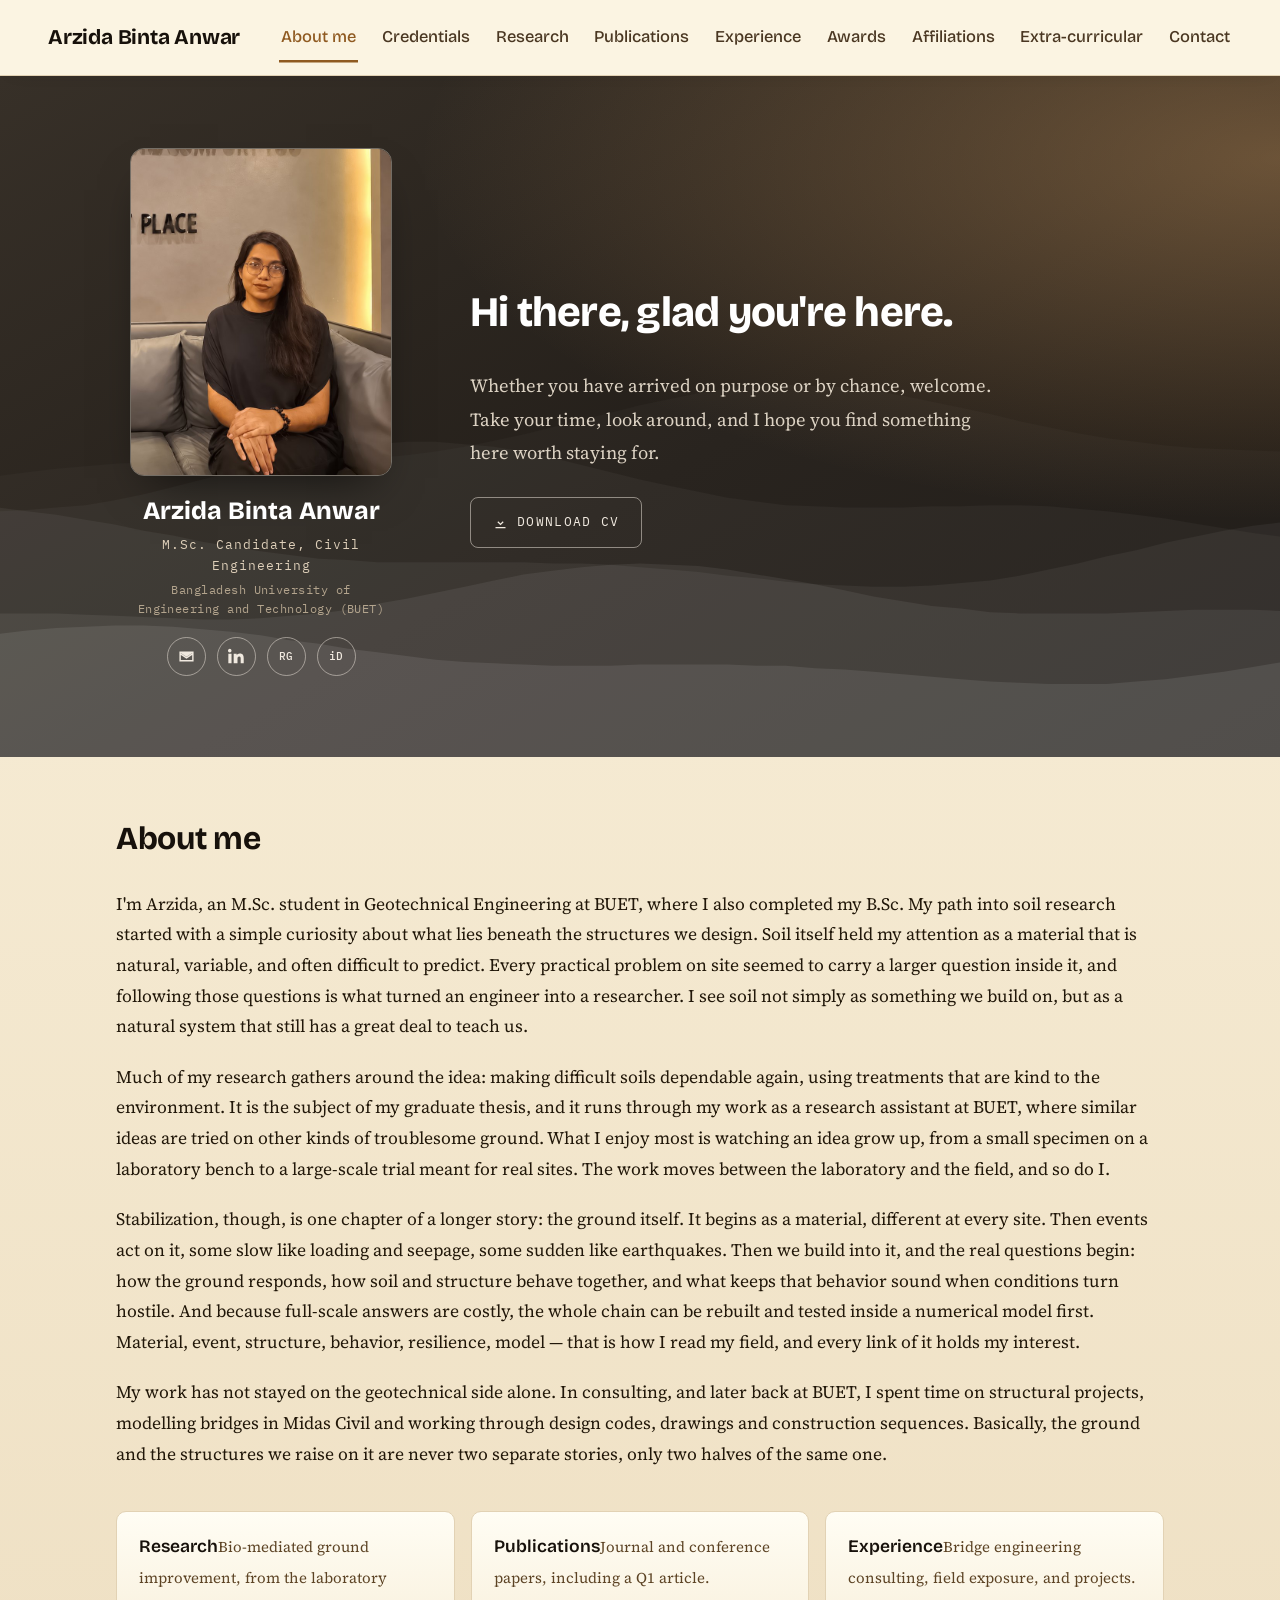
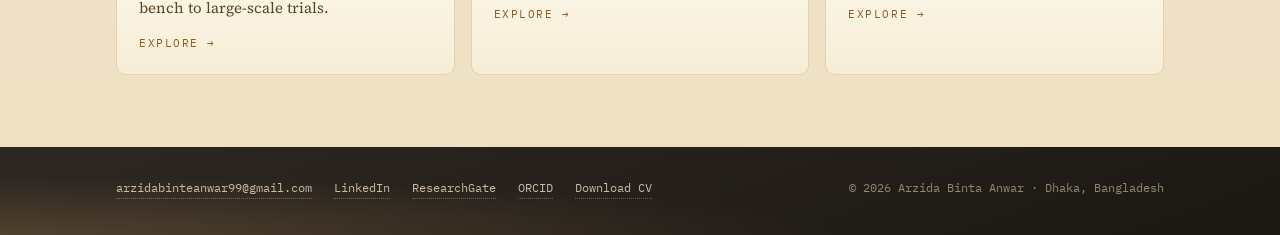
==== index.html @ 8898f330 "First Upload" ====
<!DOCTYPE html>
<html lang="en">
<head>
<meta charset="UTF-8">
<meta name="viewport" content="width=device-width, initial-scale=1.0">
<title>Arzida Binta Anwar</title>
<meta name="description" content="Personal website of Arzida Binta Anwar, M.Sc. student in Geotechnical Engineering at BUET.">
<meta name="theme-color" content="#1B1713">
<link rel="icon" href="data:image/svg+xml,%3Csvg xmlns='http://www.w3.org/2000/svg' viewBox='0 0 32 32'%3E%3Crect width='32' height='32' rx='6' fill='%231B1713'/%3E%3Cpath d='M2 20 q4 -4 8 0 t8 0 t8 0 t8 0 V32 H2 Z' fill='%23D8A265' fill-opacity='.45'/%3E%3Cpath d='M2 25 q4 -4 8 0 t8 0 t8 0 t8 0 V32 H2 Z' fill='%23D8A265' fill-opacity='.9'/%3E%3C/svg%3E">
<link rel="preconnect" href="https://fonts.googleapis.com">
<link rel="preconnect" href="https://fonts.gstatic.com" crossorigin>
<link href="https://fonts.googleapis.com/css2?family=Bricolage+Grotesque:opsz,wght@12..96,500;12..96,600;12..96,700;12..96,800&family=Source+Serif+4:ital,opsz,wght@0,8..60,400;0,8..60,600;1,8..60,400&family=IBM+Plex+Mono:wght@400;500&display=swap" rel="stylesheet">
<link rel="stylesheet" href="styles.css">
</head>
<body>

<header class="topbar">
  <a class="brand" href="index.html">Arzida Binta Anwar</a>
  <button class="menu-toggle" id="menuToggle" aria-expanded="false" aria-controls="siteNav">Menu</button>
  <nav class="nav" id="siteNav" aria-label="Site">
      <a href="index.html" class="active">About me</a>
      <a href="credentials.html">Credentials</a>
      <a href="research.html">Research</a>
      <a href="publications.html">Publications</a>
      <a href="experience.html">Experience</a>
      <a href="awards.html">Awards</a>
      <a href="affiliations.html">Affiliations</a>
      <a href="extracurricular.html">Extra-curricular</a>
      <a href="contact.html">Contact</a>
  </nav>
</header>


<section class="band hero">
  <div class="container">
    <div class="hero-grid">
      <div class="profile">
        <img class="photo" src="images/portrait.jpg" alt="Arzida Binta Anwar">
        <div class="name">Arzida Binta Anwar</div>
        <div class="role">M.Sc. Candidate, Civil Engineering</div>
        <div class="org">Bangladesh University of<br>Engineering and Technology (BUET)</div>
        <div class="icons">
          <a href="mailto:arzidabinteanwar99@gmail.com" aria-label="Email"><svg viewBox="0 0 24 24"><path d="M2 5h20v14H2V5zm2 2v.4l8 5.3 8-5.3V7l-8 5.3L4 7zm16 10V9.9l-8 5.3-8-5.3V17h16z"/></svg></a>
          <a href="https://www.linkedin.com/in/arzida-binta-anwar-b4ab871b9/" target="_blank" rel="noopener" aria-label="LinkedIn"><svg viewBox="0 0 24 24"><path d="M4.98 3.5A2.5 2.5 0 1 1 0 3.5a2.5 2.5 0 0 1 4.98 0zM.5 8h4.5v13.5H.5V8zm7.5 0h4.3v1.9h.1c.6-1.1 2.1-2.3 4.3-2.3 4.6 0 5.5 3 5.5 6.9v7H17.9v-6.2c0-1.5 0-3.4-2.1-3.4s-2.4 1.6-2.4 3.3v6.3H8V8z"/></svg></a>
          <a href="https://www.researchgate.net/profile/Arzida-Binta-Anwar" target="_blank" rel="noopener" aria-label="ResearchGate"><span class="tx">RG</span></a>
          <a href="https://orcid.org/0009-0005-4357-6450" target="_blank" rel="noopener" aria-label="ORCID"><span class="tx">iD</span></a>
        </div>
      </div>

      <div>
        <h2>Hi there, glad you're here.</h2>
        <p class="bio">Whether you have arrived on purpose or by chance, welcome. Take your time, look around, and I hope you find something here worth staying for.</p>
        <!-- TODO: replace # with your CV PDF link -->
        <a class="cv-pill" href="#" target="_blank" rel="noopener"><svg viewBox="0 0 24 24"><path d="M12 3v10.6l3.6-3.6L17 11.4l-5 5-5-5 1.4-1.4L12 13.6V3h0zM4 19h16v2H4v-2z"/></svg> Download CV</a>
      </div>
    </div>
  </div>
</section>

<main style="padding-top:clamp(44px,6vh,68px)">
  <div class="container">
    <h2>About me</h2>
    <div class="about">
      <p>I'm Arzida, an M.Sc. student in Geotechnical Engineering at BUET, where I also completed my B.Sc. My path into soil research started with a simple curiosity about what lies beneath the structures we design. Soil itself held my attention as a material that is natural, variable, and often difficult to predict. Every practical problem on site seemed to carry a larger question inside it, and following those questions is what turned an engineer into a researcher. I see soil not simply as something we build on, but as a natural system that still has a great deal to teach us.</p>
      <p>Much of my research gathers around the idea: making difficult soils dependable again, using treatments that are kind to the environment. It is the subject of my graduate thesis, and it runs through my work as a research assistant at BUET, where similar ideas are tried on other kinds of troublesome ground. What I enjoy most is watching an idea grow up, from a small specimen on a laboratory bench to a large-scale trial meant for real sites. The work moves between the laboratory and the field, and so do I.</p>
      <p>Stabilization, though, is one chapter of a longer story: the ground itself. It begins as a material, different at every site. Then events act on it, some slow like loading and seepage, some sudden like earthquakes. Then we build into it, and the real questions begin: how the ground responds, how soil and structure behave together, and what keeps that behavior sound when conditions turn hostile. And because full-scale answers are costly, the whole chain can be rebuilt and tested inside a numerical model first. Material, event, structure, behavior, resilience, model &mdash; that is how I read my field, and every link of it holds my interest.</p>
      <p>My work has not stayed on the geotechnical side alone. In consulting, and later back at BUET, I spent time on structural projects, modelling bridges in Midas Civil and working through design codes, drawings and construction sequences. Basically, the ground and the structures we raise on it are never two separate stories, only two halves of the same one.</p>
    </div>

    <div class="explore">
      <a href="research.html"><span class="t">Research</span><span class="d">Bio-mediated ground improvement, from the laboratory bench to large-scale trials.</span><span class="m">Explore &rarr;</span></a>
      <a href="publications.html"><span class="t">Publications</span><span class="d">Journal and conference papers, including a Q1 article.</span><span class="m">Explore &rarr;</span></a>
      <a href="experience.html"><span class="t">Experience</span><span class="d">Bridge engineering consulting, field exposure, and projects.</span><span class="m">Explore &rarr;</span></a>
    </div>
  </div>
</main>


<footer>
  <div class="container">
    <div class="f-links">
      <a href="mailto:arzidabinteanwar99@gmail.com">arzidabinteanwar99@gmail.com</a>
      <a href="https://www.linkedin.com/in/arzida-binta-anwar-b4ab871b9/" target="_blank" rel="noopener">LinkedIn</a>
      <a href="https://www.researchgate.net/profile/Arzida-Binta-Anwar" target="_blank" rel="noopener">ResearchGate</a>
      <a href="https://orcid.org/0009-0005-4357-6450" target="_blank" rel="noopener">ORCID</a>
      <!-- TODO: replace # with your CV PDF link -->
      <a href="#" target="_blank" rel="noopener">Download CV</a>
    </div>
    <p class="f-copy">© <span class="year">2026</span> Arzida Binta Anwar · Dhaka, Bangladesh</p>
  </div>
</footer>

<script>
(function(){
  document.querySelectorAll('.year').forEach(function(e){e.textContent=new Date().getFullYear();});
  var t=document.getElementById('menuToggle'),n=document.getElementById('siteNav');
  t.addEventListener('click',function(){var o=n.classList.toggle('open');t.setAttribute('aria-expanded',o);});
})();
</script>
</body>
</html>
---- styles.css ----
:root{
  --bg:#FAF3E2; --paper:#FEFBF2; --wash:#F4E9D2;
  --ink:#17110B; --soft:#5C4324; --line:#E2D2B4;
  --sea:#8F5A21; --sea-deep:#633D12; --sky:#D8A265;
  --teal-1:#2E2822; --teal-2:#1B1713;
  --font-display:"Bricolage Grotesque",system-ui,sans-serif;
  --font-body:"Source Serif 4",Georgia,serif;
  --font-mono:"IBM Plex Mono",ui-monospace,monospace;
  --topbar-h:76px;
}
*{margin:0;padding:0;box-sizing:border-box}
html{scroll-behavior:smooth;background:#EEDFC2}
@media (prefers-reduced-motion:reduce){html{scroll-behavior:auto}*,*::before,*::after{animation:none!important;transition:none!important}}
body{color:var(--ink);font-family:var(--font-body);font-size:17px;line-height:1.75;-webkit-font-smoothing:antialiased;
  background:linear-gradient(180deg,#FBF4E2 0%,#F5EAD2 40%,#EEDFC2 100%)}
::selection{background:#EFD8AC;color:var(--ink)}
a{color:var(--sea);text-decoration:none;border-bottom:1px solid rgba(143,90,33,.4);transition:color .15s,border-color .15s,background .15s}
a:hover{color:var(--sea-deep);border-bottom-color:var(--sea-deep)}
:focus-visible{outline:2px solid var(--sky);outline-offset:3px;border-radius:2px}
img{max-width:100%;display:block}

/* ================= TOP NAV (bigger) ================= */
.topbar{position:sticky;top:0;z-index:60;height:var(--topbar-h);display:flex;align-items:center;justify-content:space-between;
  gap:20px;padding:0 clamp(18px,4vw,48px);background:rgba(251,244,226,.94);backdrop-filter:blur(8px);
  border-bottom:1px solid var(--line);box-shadow:0 6px 18px -14px rgba(40,33,26,.3)}
.brand{font-family:var(--font-display);font-weight:700;font-size:21px;letter-spacing:-.01em;color:var(--ink);border:none;white-space:nowrap}
.brand:hover{color:var(--sea)}
.nav{display:flex;align-items:center;gap:clamp(10px,1.7vw,26px)}
.nav a{font-family:var(--font-display);font-weight:500;font-size:16.5px;color:#4A3722;border:none;padding:8px 2px}
.nav a:hover{color:var(--ink)}
.nav a.active{color:var(--sea);box-shadow:0 2.5px 0 var(--sea)}
.menu-toggle{display:none;background:none;border:1px solid var(--line);border-radius:6px;padding:9px 13px;
  font-family:var(--font-mono);font-size:12px;letter-spacing:.12em;text-transform:uppercase;color:var(--ink);cursor:pointer}

/* ================= DARK BANDS (charcoal + warm glow) ================= */
.band{color:#F1EAE0;background:
  url("images/waves.svg") no-repeat bottom center / cover,
  radial-gradient(120% 95% at 100% 12%, rgba(216,162,101,.4), rgba(216,162,101,0) 56%),
  linear-gradient(150deg,#373028 0%,#241F1A 55%,#1B1713 100%)}
.container{max-width:1160px;margin:0 auto;padding:0 clamp(22px,5vw,56px)}

/* ---- home hero (profile + greeting only) ---- */
.hero{padding:clamp(50px,8vh,88px) 0 clamp(58px,9vh,96px)}
.hero-grid{display:grid;grid-template-columns:290px minmax(0,1fr);gap:clamp(36px,5vw,80px);align-items:center}
.profile{text-align:center}
.profile .photo{width:100%;max-width:262px;aspect-ratio:4/5;object-fit:cover;border-radius:14px;margin:0 auto;
  border:1px solid rgba(241,234,224,.35);box-shadow:0 22px 44px -20px rgba(0,0,0,.65)}
.profile .name{font-family:var(--font-display);font-weight:750;font-size:25px;color:#FFFFFF;margin-top:20px;line-height:1.2}
.profile .role{font-family:var(--font-mono);font-size:12.5px;letter-spacing:.08em;color:#DECFB9;margin-top:8px}
.profile .org{font-family:var(--font-mono);font-size:12px;letter-spacing:.04em;color:#B3A48D;margin-top:3px;line-height:1.6}
.icons{display:flex;justify-content:center;gap:11px;margin-top:18px;flex-wrap:wrap}
.icons a{width:39px;height:39px;border:1.5px solid rgba(241,234,224,.5);border-radius:50%;display:grid;place-items:center;
  color:#F1EAE0;border-bottom-width:1.5px}
.icons a:hover{background:#F1EAE0;color:#1B1713;border-color:#F1EAE0}
.icons svg{width:17px;height:17px;fill:currentColor}
.icons .tx{font-family:var(--font-mono);font-size:11px;font-weight:500;letter-spacing:.02em}
.hero h2{font-family:var(--font-display);font-weight:750;font-size:clamp(30px,4vw,42px);letter-spacing:-.018em;color:#FFFFFF;margin-bottom:20px}
.hero .bio{color:#DCD2C3;font-size:18.5px;max-width:60ch;line-height:1.8}
.hero .bio strong{color:#FFFFFF}
.cv-pill{display:inline-flex;align-items:center;gap:9px;margin-top:28px;
  font-family:var(--font-mono);font-size:13px;letter-spacing:.1em;text-transform:uppercase;
  color:#F1EAE0;border:1.5px solid rgba(241,234,224,.5);border-radius:8px;padding:13px 22px}
.cv-pill svg{width:15px;height:15px;fill:currentColor}
.cv-pill:hover{background:#F1EAE0;color:#1B1713;border-color:#F1EAE0}

/* ---- sub-page heads ---- */
.page-head{padding:clamp(42px,6vh,60px) 0 clamp(30px,5vh,46px)}
.page-head .crumb{font-family:var(--font-mono);font-size:12px;letter-spacing:.22em;text-transform:uppercase;color:var(--sky);margin-bottom:12px}
.page-head h1{font-family:var(--font-display);font-weight:750;font-size:clamp(32px,4.6vw,48px);letter-spacing:-.02em;line-height:1.08;color:#FFFFFF}
.page-head p.sub{color:#CFC2AC;margin-top:12px;max-width:62ch;font-size:17px}

/* ================= MAIN ================= */
main{padding:clamp(44px,6vh,68px) 0 clamp(56px,8vh,88px)}
h2{font-family:var(--font-display);font-weight:700;font-size:clamp(24px,3vw,32px);letter-spacing:-.01em;margin:0 0 22px}
h3{font-family:var(--font-display);font-weight:600;font-size:19.5px;line-height:1.4}
.subhead{font-family:var(--font-mono);font-size:12.5px;letter-spacing:.18em;text-transform:uppercase;color:var(--soft);
  margin:52px 0 8px;display:flex;align-items:center;gap:12px}
.subhead::before{content:"◆";color:var(--sky);font-size:9px}
.subhead::after{content:"";flex:1;height:1px;background:var(--line)}
.subhead:first-child{margin-top:0}
.lead{font-size:18px;color:var(--soft);max-width:66ch}
.about{max-width:none}
.about p{margin-bottom:20px;color:#211709;font-size:17.5px}
.about p strong{color:var(--ink)}

.explore{display:grid;grid-template-columns:repeat(auto-fit,minmax(220px,1fr));gap:16px;margin-top:42px}
.explore a{background:linear-gradient(180deg,#FFFDF4,#F7EDD6);border:1px solid var(--line);border-radius:10px;padding:20px 22px;color:var(--ink);
  transition:border-color .15s,transform .15s,box-shadow .15s}
.explore a:hover{border-color:var(--sky);transform:translateY(-2px);box-shadow:0 14px 26px -18px rgba(40,33,26,.45)}
.explore .t{font-family:var(--font-display);font-weight:600;font-size:17.5px}
.explore .d{color:var(--soft);font-size:15px;margin-top:5px;line-height:1.55}
.explore .m{font-family:var(--font-mono);font-size:11px;letter-spacing:.14em;text-transform:uppercase;color:var(--sea);margin-top:12px;display:block}

/* ================= ENTRIES (dates on the right) ================= */
.entry{display:grid;grid-template-columns:minmax(0,1fr) 158px;gap:8px 34px;padding:24px 0}
.entry + .entry{border-top:1px dashed var(--line)}
.entry .when{font-family:var(--font-mono);font-size:12px;letter-spacing:.05em;color:var(--soft);padding-top:6px;text-align:right}
.entry .where{font-family:var(--font-mono);font-size:12.5px;color:var(--sea);margin-top:4px}
.entry p{margin-top:10px;color:#3A2A17;font-size:16.5px}
.entry ul{margin:12px 0 0 18px;color:#3A2A17;font-size:16.5px}
.entry ul li{margin-bottom:10px}
.entry ul li::marker{color:var(--sky)}
.entry .gpa{font-family:var(--font-mono);font-size:13px;color:var(--ink);display:block;margin-top:8px}
.badge{display:inline-block;font-family:var(--font-mono);font-size:10.5px;letter-spacing:.1em;text-transform:uppercase;
  color:var(--sea);border:1px solid rgba(143,90,33,.5);border-radius:4px;padding:2px 8px;margin-left:10px;vertical-align:middle}
.supervisor{font-family:var(--font-mono);font-size:12.5px;color:var(--soft);margin-top:12px}
.supervisor span{color:var(--ink)}

/* ================= EDUCATION (compact rows) ================= */
.edu-row{display:grid;grid-template-columns:minmax(0,1fr) 240px;gap:6px 30px;padding:15px 0;border-bottom:1px dashed var(--line);align-items:start}
.edu-list .edu-row:last-of-type{border-bottom:none}
.edu-row h3{font-size:17.5px}
.edu-row .inst{font-family:var(--font-mono);font-size:12.5px;color:var(--sea);margin-top:3px}
.edu-row .right{text-align:right}
.edu-row .edates{font-family:var(--font-mono);font-size:12px;letter-spacing:.04em;color:var(--soft)}
.edu-row .egpa{font-family:var(--font-mono);font-size:12.5px;color:var(--ink);margin-top:5px;line-height:1.7}

/* plain-text research interests */
.interests-line{font-size:16.5px;color:#3A2A17;line-height:2;max-width:none}
.interests-line .sep{color:var(--sky);padding:0 8px}

/* ================= RESEARCH SPLITS (big images, no captions) ================= */
.split{display:grid;grid-template-columns:minmax(0,1fr) minmax(320px,500px);gap:clamp(28px,4vw,60px);align-items:center;padding:34px 0}
.split + .split{border-top:1px dashed var(--line)}
.split img{width:100%;height:auto;border-radius:14px;border:1px solid var(--line);box-shadow:0 20px 42px -22px rgba(40,33,26,.5)}
.split .txt p{margin-top:10px;color:#3A2A17;font-size:16.5px}
.split .txt .where{font-family:var(--font-mono);font-size:12.5px;color:var(--sea);margin-top:4px}
.split .txt .item{margin-top:20px}
.split .txt .item p{margin-top:6px}

/* ================= FIGURES (experience) ================= */
figure.right{float:right;width:min(420px,48%);margin:4px 0 18px 28px}
figure img{border-radius:12px;border:1px solid var(--line);box-shadow:0 16px 34px -20px rgba(40,33,26,.5)}
figcaption{font-family:var(--font-mono);font-size:11.5px;letter-spacing:.05em;color:var(--soft);margin-top:9px;line-height:1.55}
.clear{clear:both}
.photo-row{display:grid;grid-template-columns:repeat(auto-fit,minmax(240px,1fr));gap:18px;margin:26px 0 8px}
.photo-row figure{margin:0}
.photo-row img{width:100%;height:240px;object-fit:cover}
.photo-duo{display:grid;grid-template-columns:repeat(auto-fit,minmax(280px,1fr));gap:18px;margin:26px 0 8px}
.photo-duo figure{margin:0}
.photo-duo img{width:100%;height:280px;object-fit:cover}

/* ================= CHIPS ================= */
.chips{display:flex;flex-wrap:wrap;gap:10px;margin:6px 0 8px}
.chip{font-family:var(--font-mono);font-size:12.5px;background:linear-gradient(180deg,#FAF2DF,#F3E7CD);border:1px solid var(--line);border-radius:100px;padding:10px 17px;color:var(--ink)}
.chip::before{content:"◆ ";color:var(--sea);font-size:9px;vertical-align:1px}

/* ================= PUBLICATIONS ================= */
.pub{background:linear-gradient(180deg,#FFFDF4,#F8EED8);border:1px solid var(--line);border-radius:10px;padding:24px 26px;margin-bottom:18px;position:relative;
  box-shadow:0 10px 24px -20px rgba(40,33,26,.4)}
.pub .num{position:absolute;top:-11px;left:20px;background:var(--teal-1);color:#F1EAE0;font-family:var(--font-mono);font-size:11px;padding:3px 9px;border-radius:4px}
.pub .meta{font-family:var(--font-mono);font-size:11.5px;letter-spacing:.1em;text-transform:uppercase;color:var(--sea);margin-bottom:10px}
.pub .meta .hl{color:#7A4A12}
.pub .cite{font-size:16.5px;line-height:1.65}
.pub .doi{font-family:var(--font-mono);font-size:12px;margin-top:12px}
.pub-note{font-family:var(--font-mono);font-size:12px;color:var(--soft);margin-top:20px}

/* ================= CARDS: skills & courses ================= */
.skills-grid{display:grid;grid-template-columns:repeat(auto-fit,minmax(215px,1fr));gap:16px;margin-top:8px}
.courses-grid{display:grid;grid-template-columns:repeat(auto-fit,minmax(300px,1fr));gap:16px;margin-top:8px}
.skill-card{background:linear-gradient(180deg,#FFFDF4,#F7EDD6);border:1px solid var(--line);border-radius:10px;padding:22px 22px 16px;
  box-shadow:0 10px 24px -20px rgba(40,33,26,.35)}
.skill-card h3{font-size:12.5px;font-family:var(--font-mono);font-weight:500;letter-spacing:.16em;text-transform:uppercase;color:var(--sea);margin-bottom:12px}
.skill-card ul{list-style:none}
.skill-card li{padding:7px 0;border-bottom:1px dashed var(--line);font-size:15.5px}
.skill-card li:last-child{border-bottom:none}

/* ================= AWARDS / AFFILIATIONS (photos with their events) ================= */
.award-card{background:linear-gradient(180deg,#FFFDF4,#F8EED8);border:1px solid var(--line);border-radius:12px;padding:22px 24px;margin-bottom:18px;
  display:grid;grid-template-columns:minmax(0,1fr) 320px;gap:20px 30px;align-items:center;box-shadow:0 10px 24px -20px rgba(40,33,26,.4)}
.award-card.noimg{grid-template-columns:1fr}
.award-card .yr{font-family:var(--font-mono);font-size:12.5px;color:var(--sea);letter-spacing:.06em;margin-bottom:6px}
.award-card strong{font-weight:600;font-size:17px}
.award-card .det{display:block;color:var(--soft);font-size:15px;margin-top:5px}
.thumbs{display:grid;grid-template-columns:1fr 1fr;gap:10px}
.thumbs.one{grid-template-columns:1fr;max-width:230px}
.thumbs img{width:100%;height:150px;object-fit:cover;border-radius:8px;border:1px solid var(--line)}

/* ================= INSTAGRAM CARD ================= */
.ig-card{width:100%;background:linear-gradient(180deg,#FFFDF4,#F8EED8);border:1px solid var(--line);border-radius:14px;overflow:hidden;margin-top:26px;
  box-shadow:0 16px 34px -22px rgba(40,33,26,.45)}
.ig-head{display:flex;align-items:center;gap:16px;padding:18px 20px}
.ig-head img{width:64px;height:64px;border-radius:50%;object-fit:cover;
  background:linear-gradient(#fff,#fff) padding-box,linear-gradient(45deg,#F9CE34,#EE2A7B,#6228D7) border-box;border:2.5px solid transparent}
.ig-head .u{font-family:var(--font-mono);font-size:14px;font-weight:500;color:var(--ink)}
.ig-head .n{color:var(--soft);font-size:13.5px;font-family:var(--font-mono)}
.ig-grid{display:grid;grid-template-columns:repeat(auto-fill,minmax(170px,1fr));gap:4px}
.ig-grid img{width:100%;aspect-ratio:1/1;object-fit:cover}
.ig-foot{padding:16px 20px}
.ig-btn{display:block;text-align:center;font-family:var(--font-mono);font-size:12px;letter-spacing:.1em;text-transform:uppercase;
  color:#fff!important;border:none!important;border-radius:8px;padding:12px;
  background:linear-gradient(45deg,#F9CE34,#EE2A7B,#6228D7)}
.ig-btn:hover{filter:brightness(1.07)}

/* ================= FOOTER (charcoal, warm) ================= */
footer{border-top:none;padding:30px 0 36px;color:#C9BCA7;background:
  radial-gradient(120% 120% at 0% 100%, rgba(216,162,101,.22), rgba(216,162,101,0) 55%),
  linear-gradient(160deg,#2E2822,#1B1713)}
footer .container{display:flex;flex-wrap:wrap;gap:12px 30px;align-items:center;justify-content:space-between}
.f-links{display:flex;flex-wrap:wrap;gap:8px 22px;font-family:var(--font-mono);font-size:12px}
.f-links a{color:#C9BCA7;border-bottom:1px dotted rgba(241,234,224,.3)}
.f-links a:hover{color:#E7BC80;border-bottom-color:#E7BC80}
.f-copy{font-family:var(--font-mono);font-size:11.5px;color:#93876F}

/* ================= RESPONSIVE ================= */
@media (max-width:1200px){
  .nav{position:fixed;top:var(--topbar-h);right:0;left:0;background:#FBF4E2;border-bottom:1px solid var(--line);
    flex-direction:column;align-items:stretch;padding:10px 20px 16px;gap:2px;display:none;max-height:calc(100vh - var(--topbar-h));overflow:auto}
  .nav.open{display:flex}
  .nav a{padding:13px 4px;border-bottom:1px dashed var(--line)}
  .nav a.active{box-shadow:none;border-left:3px solid var(--sea);padding-left:10px}
  .menu-toggle{display:block}
  .hero-grid{grid-template-columns:1fr;gap:36px}
  .profile{max-width:300px;margin:0 auto}
  .entry{grid-template-columns:1fr;gap:4px}
  .entry .when{order:-1;text-align:left;padding-top:0}
  .edu-row{grid-template-columns:1fr}
  .edu-row .right{text-align:left;margin-top:4px}
  .split{grid-template-columns:1fr;gap:22px}
  figure.right{float:none;width:100%;margin:16px 0}
  .award-card{grid-template-columns:1fr}
  .thumbs.one{max-width:100%}
}


/* ================= CONTACT ================= */
.contact-grid{display:grid;grid-template-columns:repeat(auto-fit,minmax(255px,1fr));gap:16px;margin-top:8px}
.c-card{background:linear-gradient(180deg,#FFFDF4,#F7EDD6);border:1px solid var(--line);border-radius:12px;
  padding:20px 22px;display:flex;gap:16px;align-items:center;box-shadow:0 10px 24px -20px rgba(40,33,26,.35)}
.c-card .ic{width:48px;height:48px;border-radius:50%;background:var(--wash);border:1px solid var(--line);
  display:grid;place-items:center;color:var(--sea);flex:none}
.c-card .ic svg{width:22px;height:22px;fill:currentColor}
.c-card .ic .tx{font-family:var(--font-mono);font-size:12px;font-weight:500}
.c-card .lbl{font-family:var(--font-mono);font-size:11px;letter-spacing:.16em;text-transform:uppercase;color:var(--soft)}
.c-card .val{font-size:16px;margin-top:3px;word-break:break-word;line-height:1.5}
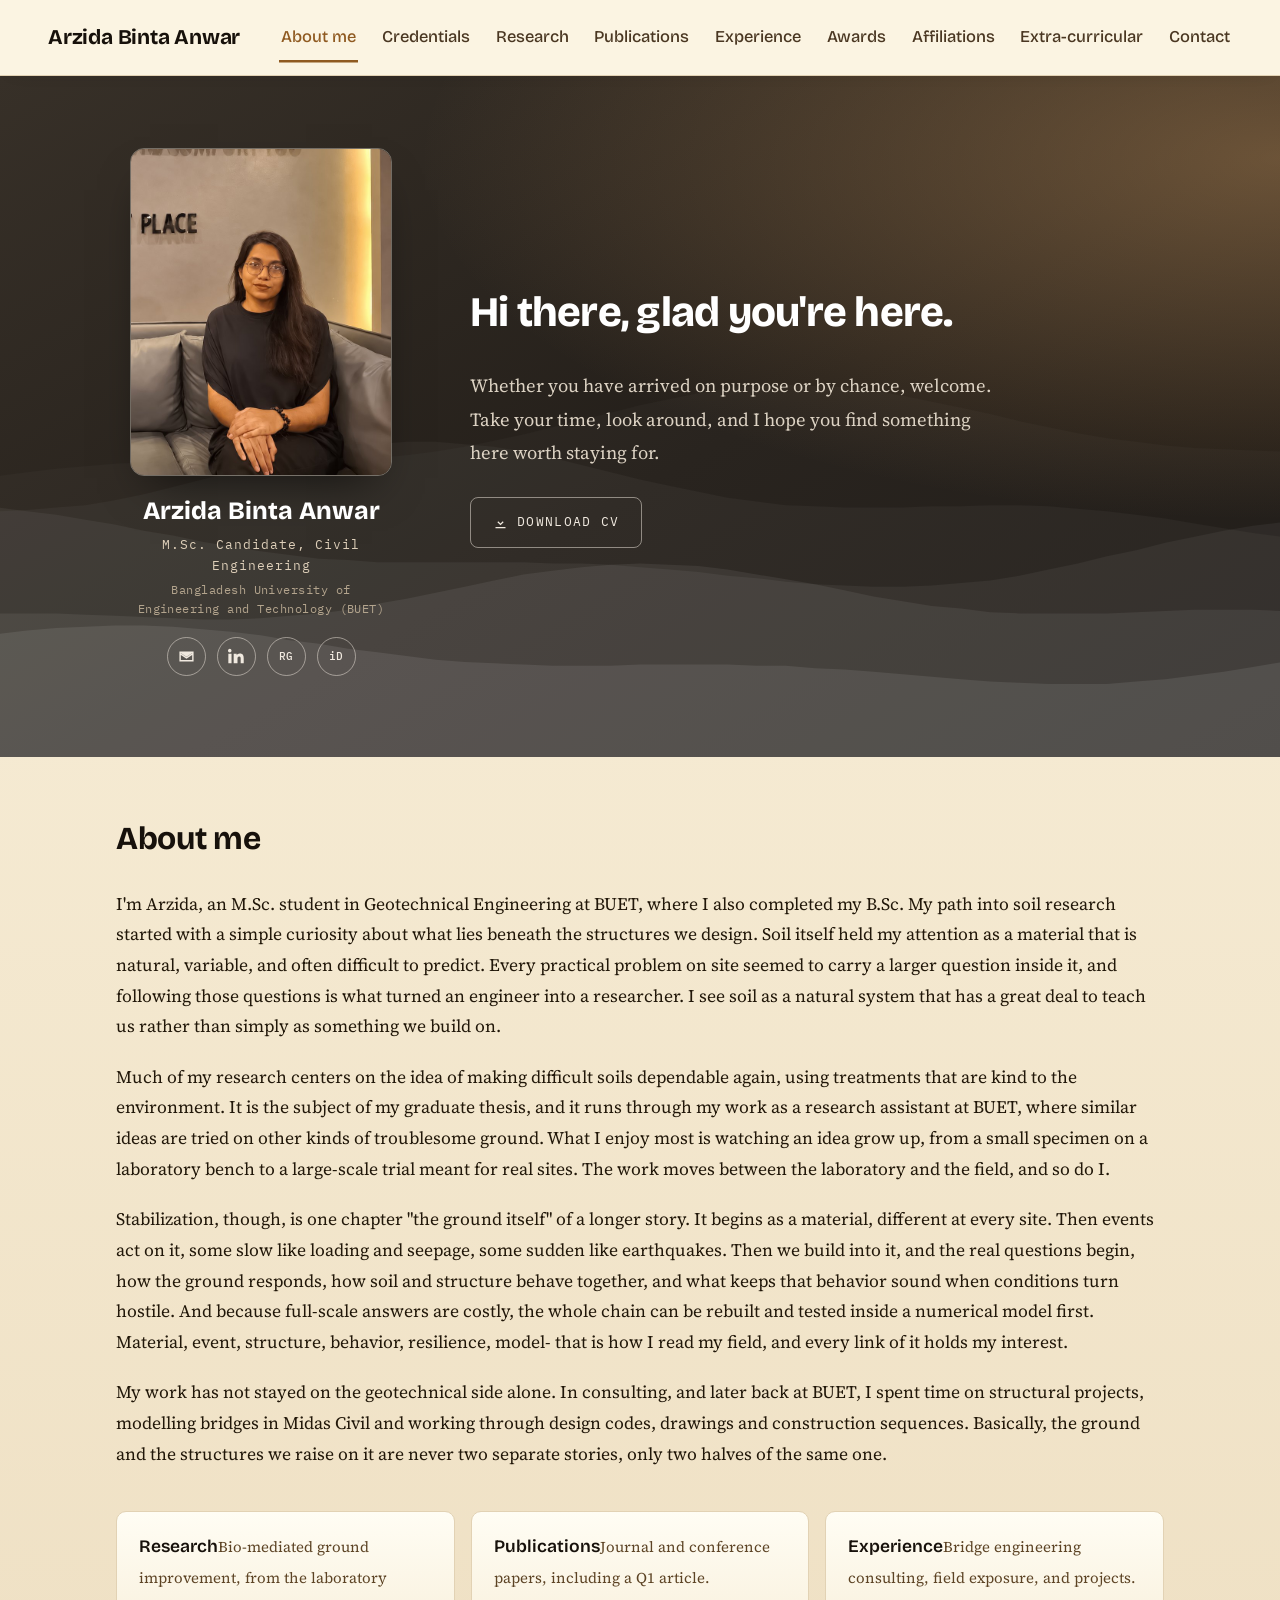
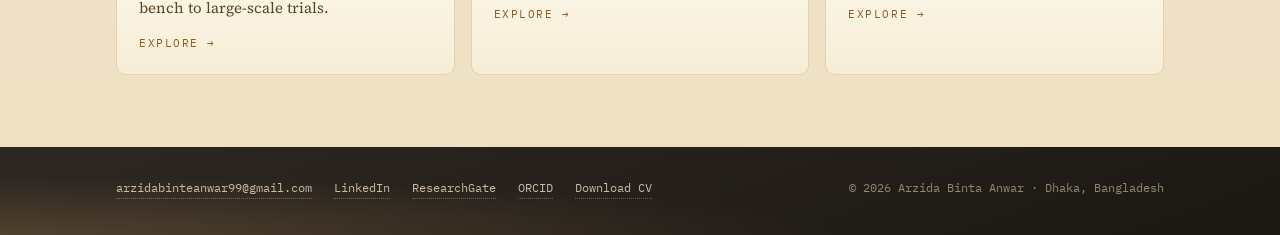
==== commit efbbc22d: "Update index.html" ====
--- a/index.html
+++ b/index.html
@@ -61,9 +61,9 @@
   <div class="container">
     <h2>About me</h2>
     <div class="about">
-      <p>I'm Arzida, an M.Sc. student in Geotechnical Engineering at BUET, where I also completed my B.Sc. My path into soil research started with a simple curiosity about what lies beneath the structures we design. Soil itself held my attention as a material that is natural, variable, and often difficult to predict. Every practical problem on site seemed to carry a larger question inside it, and following those questions is what turned an engineer into a researcher. I see soil not simply as something we build on, but as a natural system that still has a great deal to teach us.</p>
-      <p>Much of my research gathers around the idea: making difficult soils dependable again, using treatments that are kind to the environment. It is the subject of my graduate thesis, and it runs through my work as a research assistant at BUET, where similar ideas are tried on other kinds of troublesome ground. What I enjoy most is watching an idea grow up, from a small specimen on a laboratory bench to a large-scale trial meant for real sites. The work moves between the laboratory and the field, and so do I.</p>
-      <p>Stabilization, though, is one chapter of a longer story: the ground itself. It begins as a material, different at every site. Then events act on it, some slow like loading and seepage, some sudden like earthquakes. Then we build into it, and the real questions begin: how the ground responds, how soil and structure behave together, and what keeps that behavior sound when conditions turn hostile. And because full-scale answers are costly, the whole chain can be rebuilt and tested inside a numerical model first. Material, event, structure, behavior, resilience, model &mdash; that is how I read my field, and every link of it holds my interest.</p>
+      <p>I'm Arzida, an M.Sc. student in Geotechnical Engineering at BUET, where I also completed my B.Sc. My path into soil research started with a simple curiosity about what lies beneath the structures we design. Soil itself held my attention as a material that is natural, variable, and often difficult to predict. Every practical problem on site seemed to carry a larger question inside it, and following those questions is what turned an engineer into a researcher. I see soil as a natural system that has a great deal to teach us rather than simply as something we build on.</p>
+      <p>Much of my research centers on the idea of making difficult soils dependable again, using treatments that are kind to the environment. It is the subject of my graduate thesis, and it runs through my work as a research assistant at BUET, where similar ideas are tried on other kinds of troublesome ground. What I enjoy most is watching an idea grow up, from a small specimen on a laboratory bench to a large-scale trial meant for real sites. The work moves between the laboratory and the field, and so do I.</p>
+      <p>Stabilization, though, is one chapter "the ground itself" of a longer story. It begins as a material, different at every site. Then events act on it, some slow like loading and seepage, some sudden like earthquakes. Then we build into it, and the real questions begin, how the ground responds, how soil and structure behave together, and what keeps that behavior sound when conditions turn hostile. And because full-scale answers are costly, the whole chain can be rebuilt and tested inside a numerical model first. Material, event, structure, behavior, resilience, model- that is how I read my field, and every link of it holds my interest.</p>
       <p>My work has not stayed on the geotechnical side alone. In consulting, and later back at BUET, I spent time on structural projects, modelling bridges in Midas Civil and working through design codes, drawings and construction sequences. Basically, the ground and the structures we raise on it are never two separate stories, only two halves of the same one.</p>
     </div>
 
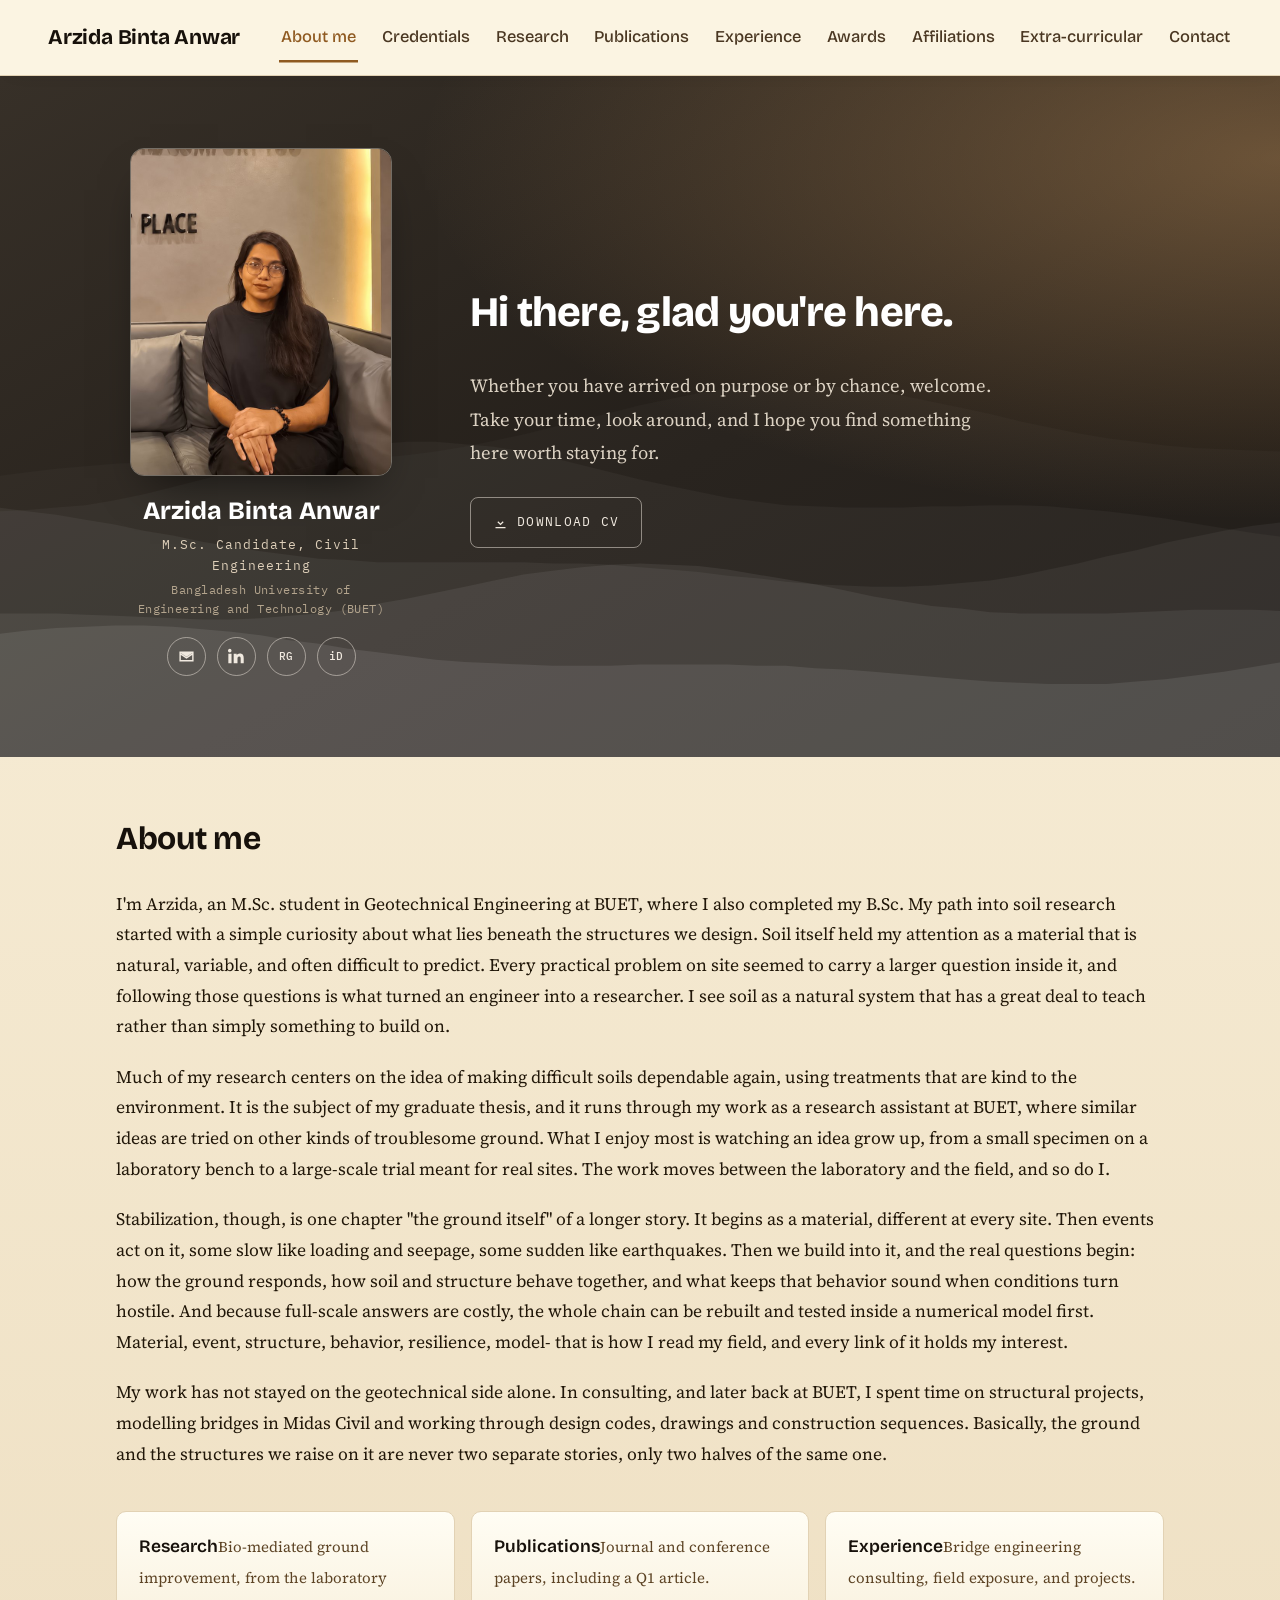
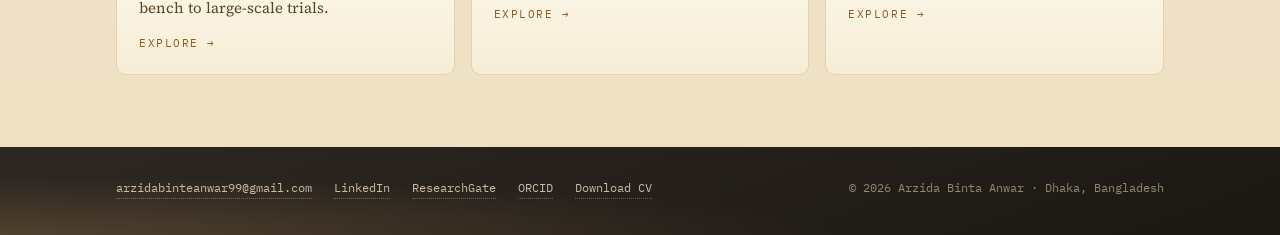
==== commit d7b4284e: "Update index.html" ====
--- a/index.html
+++ b/index.html
@@ -61,9 +61,9 @@
   <div class="container">
     <h2>About me</h2>
     <div class="about">
-      <p>I'm Arzida, an M.Sc. student in Geotechnical Engineering at BUET, where I also completed my B.Sc. My path into soil research started with a simple curiosity about what lies beneath the structures we design. Soil itself held my attention as a material that is natural, variable, and often difficult to predict. Every practical problem on site seemed to carry a larger question inside it, and following those questions is what turned an engineer into a researcher. I see soil as a natural system that has a great deal to teach us rather than simply as something we build on.</p>
+      <p>I'm Arzida, an M.Sc. student in Geotechnical Engineering at BUET, where I also completed my B.Sc. My path into soil research started with a simple curiosity about what lies beneath the structures we design. Soil itself held my attention as a material that is natural, variable, and often difficult to predict. Every practical problem on site seemed to carry a larger question inside it, and following those questions is what turned an engineer into a researcher. I see soil as a natural system that has a great deal to teach rather than simply something to build on.</p>
       <p>Much of my research centers on the idea of making difficult soils dependable again, using treatments that are kind to the environment. It is the subject of my graduate thesis, and it runs through my work as a research assistant at BUET, where similar ideas are tried on other kinds of troublesome ground. What I enjoy most is watching an idea grow up, from a small specimen on a laboratory bench to a large-scale trial meant for real sites. The work moves between the laboratory and the field, and so do I.</p>
-      <p>Stabilization, though, is one chapter "the ground itself" of a longer story. It begins as a material, different at every site. Then events act on it, some slow like loading and seepage, some sudden like earthquakes. Then we build into it, and the real questions begin, how the ground responds, how soil and structure behave together, and what keeps that behavior sound when conditions turn hostile. And because full-scale answers are costly, the whole chain can be rebuilt and tested inside a numerical model first. Material, event, structure, behavior, resilience, model- that is how I read my field, and every link of it holds my interest.</p>
+      <p>Stabilization, though, is one chapter "the ground itself" of a longer story. It begins as a material, different at every site. Then events act on it, some slow like loading and seepage, some sudden like earthquakes. Then we build into it, and the real questions begin: how the ground responds, how soil and structure behave together, and what keeps that behavior sound when conditions turn hostile. And because full-scale answers are costly, the whole chain can be rebuilt and tested inside a numerical model first. Material, event, structure, behavior, resilience, model- that is how I read my field, and every link of it holds my interest.</p>
       <p>My work has not stayed on the geotechnical side alone. In consulting, and later back at BUET, I spent time on structural projects, modelling bridges in Midas Civil and working through design codes, drawings and construction sequences. Basically, the ground and the structures we raise on it are never two separate stories, only two halves of the same one.</p>
     </div>
 
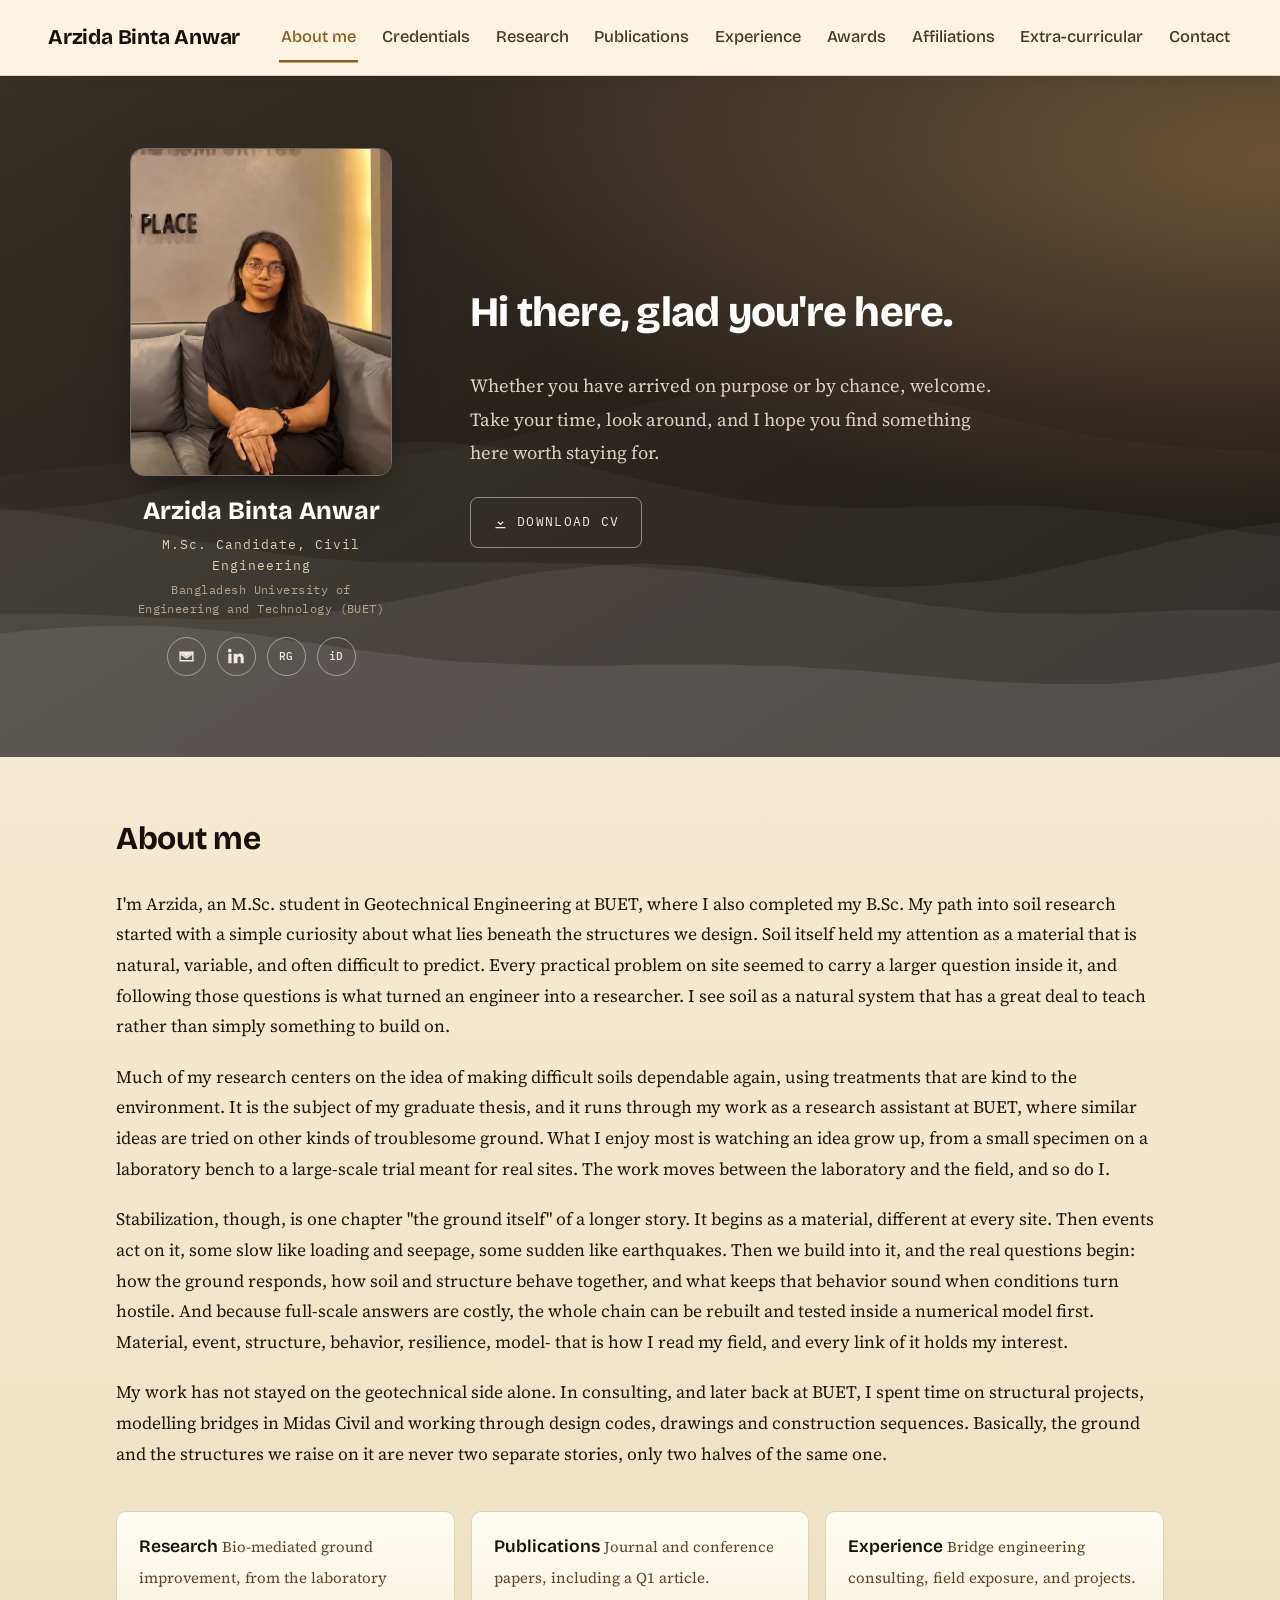
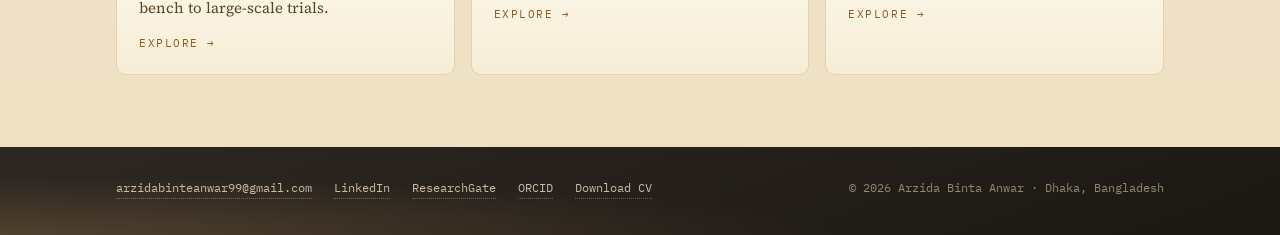
==== commit 5c4ae930: "Update index.html" ====
--- a/index.html
+++ b/index.html
@@ -68,9 +68,9 @@
     </div>
 
     <div class="explore">
-      <a href="research.html"><span class="t">Research</span><span class="d">Bio-mediated ground improvement, from the laboratory bench to large-scale trials.</span><span class="m">Explore &rarr;</span></a>
-      <a href="publications.html"><span class="t">Publications</span><span class="d">Journal and conference papers, including a Q1 article.</span><span class="m">Explore &rarr;</span></a>
-      <a href="experience.html"><span class="t">Experience</span><span class="d">Bridge engineering consulting, field exposure, and projects.</span><span class="m">Explore &rarr;</span></a>
+      <a href="research.html"><span class="t">Research</span><span class="d"> Bio-mediated ground improvement, from the laboratory bench to large-scale trials.</span><span class="m">Explore &rarr;</span></a>
+      <a href="publications.html"><span class="t">Publications</span><span class="d"> Journal and conference papers, including a Q1 article.</span><span class="m">Explore &rarr;</span></a>
+      <a href="experience.html"><span class="t">Experience</span><span class="d"> Bridge engineering consulting, field exposure, and projects.</span><span class="m">Explore &rarr;</span></a>
     </div>
   </div>
 </main>
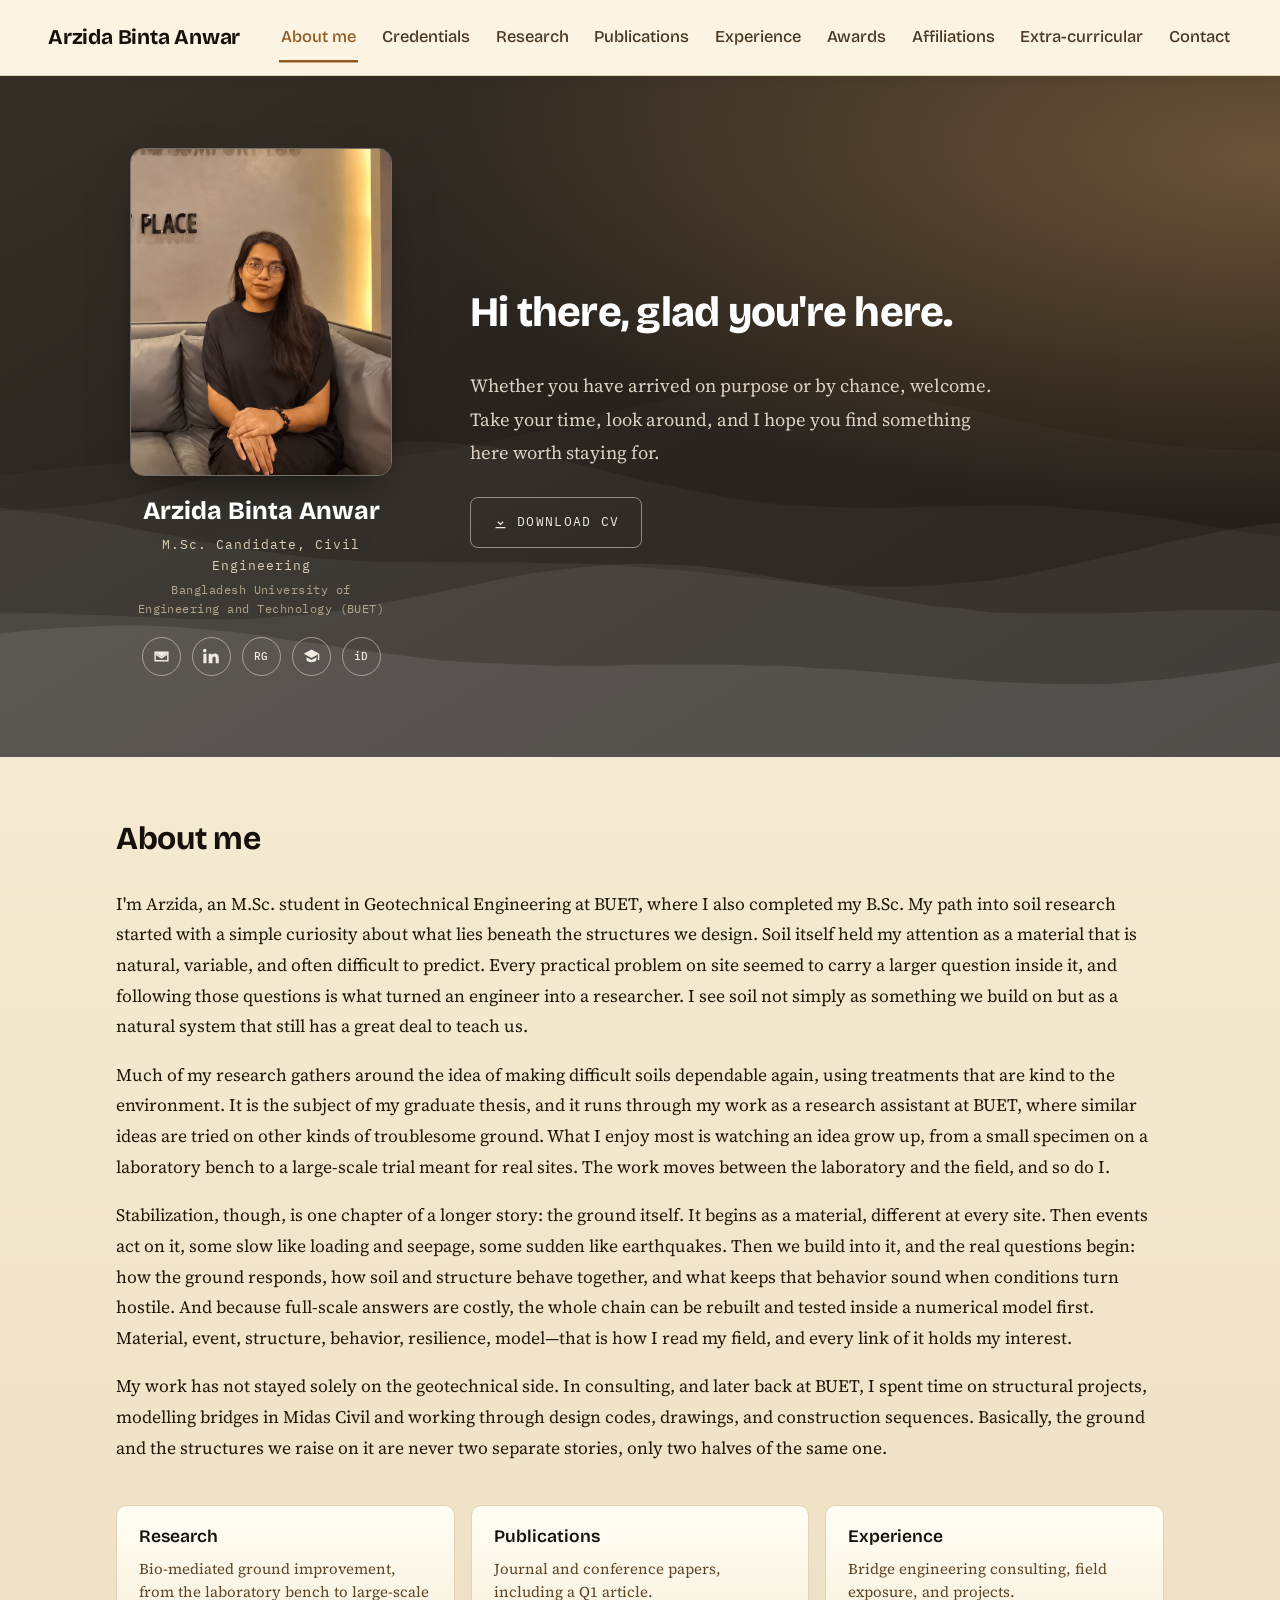
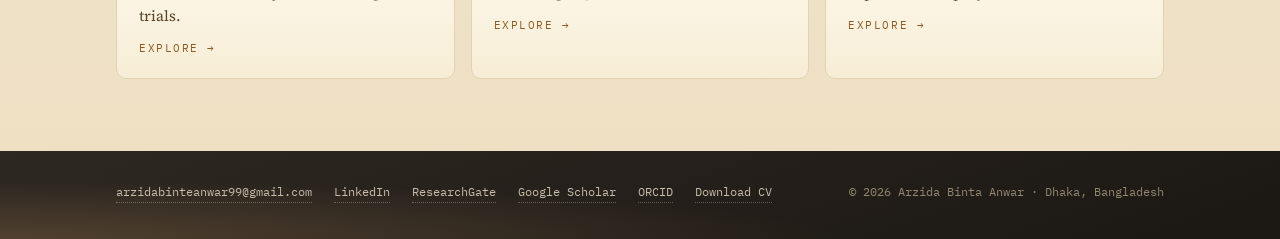
==== commit 623d48fd: "Add files via upload" ====
--- a/index.html
+++ b/index.html
@@ -43,6 +43,7 @@
           <a href="mailto:arzidabinteanwar99@gmail.com" aria-label="Email"><svg viewBox="0 0 24 24"><path d="M2 5h20v14H2V5zm2 2v.4l8 5.3 8-5.3V7l-8 5.3L4 7zm16 10V9.9l-8 5.3-8-5.3V17h16z"/></svg></a>
           <a href="https://www.linkedin.com/in/arzida-binta-anwar-b4ab871b9/" target="_blank" rel="noopener" aria-label="LinkedIn"><svg viewBox="0 0 24 24"><path d="M4.98 3.5A2.5 2.5 0 1 1 0 3.5a2.5 2.5 0 0 1 4.98 0zM.5 8h4.5v13.5H.5V8zm7.5 0h4.3v1.9h.1c.6-1.1 2.1-2.3 4.3-2.3 4.6 0 5.5 3 5.5 6.9v7H17.9v-6.2c0-1.5 0-3.4-2.1-3.4s-2.4 1.6-2.4 3.3v6.3H8V8z"/></svg></a>
           <a href="https://www.researchgate.net/profile/Arzida-Binta-Anwar" target="_blank" rel="noopener" aria-label="ResearchGate"><span class="tx">RG</span></a>
+          <a href="https://scholar.google.com/citations?hl=en&amp;user=NSvgXzcAAAAJ" target="_blank" rel="noopener" aria-label="Google Scholar"><svg viewBox="0 0 24 24"><path d="M12 2 1 8l11 6 9-4.91V17h2V8L12 2z"/><path d="M5 13.18v3.32c0 1.66 3.13 3.5 7 3.5s7-1.84 7-3.5v-3.32l-7 3.82-7-3.82z"/></svg></a>
           <a href="https://orcid.org/0009-0005-4357-6450" target="_blank" rel="noopener" aria-label="ORCID"><span class="tx">iD</span></a>
         </div>
       </div>
@@ -50,8 +51,7 @@
       <div>
         <h2>Hi there, glad you're here.</h2>
         <p class="bio">Whether you have arrived on purpose or by chance, welcome. Take your time, look around, and I hope you find something here worth staying for.</p>
-        <!-- TODO: replace # with your CV PDF link -->
-        <a class="cv-pill" href="#" target="_blank" rel="noopener"><svg viewBox="0 0 24 24"><path d="M12 3v10.6l3.6-3.6L17 11.4l-5 5-5-5 1.4-1.4L12 13.6V3h0zM4 19h16v2H4v-2z"/></svg> Download CV</a>
+          <a class="cv-pill" href="https://drive.google.com/uc?export=download&amp;id=1QXo4aRE41BPnUC29M4MG7DPqIUFfkSeE" target="_blank" rel="noopener"><svg viewBox="0 0 24 24"><path d="M12 3v10.6l3.6-3.6L17 11.4l-5 5-5-5 1.4-1.4L12 13.6V3h0zM4 19h16v2H4v-2z"/></svg> Download CV</a>
       </div>
     </div>
   </div>
@@ -61,16 +61,16 @@
   <div class="container">
     <h2>About me</h2>
     <div class="about">
-      <p>I'm Arzida, an M.Sc. student in Geotechnical Engineering at BUET, where I also completed my B.Sc. My path into soil research started with a simple curiosity about what lies beneath the structures we design. Soil itself held my attention as a material that is natural, variable, and often difficult to predict. Every practical problem on site seemed to carry a larger question inside it, and following those questions is what turned an engineer into a researcher. I see soil as a natural system that has a great deal to teach rather than simply something to build on.</p>
-      <p>Much of my research centers on the idea of making difficult soils dependable again, using treatments that are kind to the environment. It is the subject of my graduate thesis, and it runs through my work as a research assistant at BUET, where similar ideas are tried on other kinds of troublesome ground. What I enjoy most is watching an idea grow up, from a small specimen on a laboratory bench to a large-scale trial meant for real sites. The work moves between the laboratory and the field, and so do I.</p>
-      <p>Stabilization, though, is one chapter "the ground itself" of a longer story. It begins as a material, different at every site. Then events act on it, some slow like loading and seepage, some sudden like earthquakes. Then we build into it, and the real questions begin: how the ground responds, how soil and structure behave together, and what keeps that behavior sound when conditions turn hostile. And because full-scale answers are costly, the whole chain can be rebuilt and tested inside a numerical model first. Material, event, structure, behavior, resilience, model- that is how I read my field, and every link of it holds my interest.</p>
-      <p>My work has not stayed on the geotechnical side alone. In consulting, and later back at BUET, I spent time on structural projects, modelling bridges in Midas Civil and working through design codes, drawings and construction sequences. Basically, the ground and the structures we raise on it are never two separate stories, only two halves of the same one.</p>
+      <p>I'm Arzida, an M.Sc. student in Geotechnical Engineering at BUET, where I also completed my B.Sc. My path into soil research started with a simple curiosity about what lies beneath the structures we design. Soil itself held my attention as a material that is natural, variable, and often difficult to predict. Every practical problem on site seemed to carry a larger question inside it, and following those questions is what turned an engineer into a researcher. I see soil not simply as something we build on but as a natural system that still has a great deal to teach us.</p>
+      <p>Much of my research gathers around the idea of making difficult soils dependable again, using treatments that are kind to the environment. It is the subject of my graduate thesis, and it runs through my work as a research assistant at BUET, where similar ideas are tried on other kinds of troublesome ground. What I enjoy most is watching an idea grow up, from a small specimen on a laboratory bench to a large-scale trial meant for real sites. The work moves between the laboratory and the field, and so do I.</p>
+      <p>Stabilization, though, is one chapter of a longer story: the ground itself. It begins as a material, different at every site. Then events act on it, some slow like loading and seepage, some sudden like earthquakes. Then we build into it, and the real questions begin: how the ground responds, how soil and structure behave together, and what keeps that behavior sound when conditions turn hostile. And because full-scale answers are costly, the whole chain can be rebuilt and tested inside a numerical model first. Material, event, structure, behavior, resilience, model—that is how I read my field, and every link of it holds my interest.</p>
+      <p>My work has not stayed solely on the geotechnical side. In consulting, and later back at BUET, I spent time on structural projects, modelling bridges in Midas Civil and working through design codes, drawings, and construction sequences. Basically, the ground and the structures we raise on it are never two separate stories, only two halves of the same one.</p>
     </div>
 
     <div class="explore">
-      <a href="research.html"><span class="t">Research</span><span class="d"> Bio-mediated ground improvement, from the laboratory bench to large-scale trials.</span><span class="m">Explore &rarr;</span></a>
-      <a href="publications.html"><span class="t">Publications</span><span class="d"> Journal and conference papers, including a Q1 article.</span><span class="m">Explore &rarr;</span></a>
-      <a href="experience.html"><span class="t">Experience</span><span class="d"> Bridge engineering consulting, field exposure, and projects.</span><span class="m">Explore &rarr;</span></a>
+      <a href="research.html"><span class="t">Research</span><span class="d">Bio-mediated ground improvement, from the laboratory bench to large-scale trials.</span><span class="m">Explore &rarr;</span></a>
+      <a href="publications.html"><span class="t">Publications</span><span class="d">Journal and conference papers, including a Q1 article.</span><span class="m">Explore &rarr;</span></a>
+      <a href="experience.html"><span class="t">Experience</span><span class="d">Bridge engineering consulting, field exposure, and projects.</span><span class="m">Explore &rarr;</span></a>
     </div>
   </div>
 </main>
@@ -82,9 +82,9 @@
       <a href="mailto:arzidabinteanwar99@gmail.com">arzidabinteanwar99@gmail.com</a>
       <a href="https://www.linkedin.com/in/arzida-binta-anwar-b4ab871b9/" target="_blank" rel="noopener">LinkedIn</a>
       <a href="https://www.researchgate.net/profile/Arzida-Binta-Anwar" target="_blank" rel="noopener">ResearchGate</a>
+      <a href="https://scholar.google.com/citations?hl=en&amp;user=NSvgXzcAAAAJ" target="_blank" rel="noopener">Google Scholar</a>
       <a href="https://orcid.org/0009-0005-4357-6450" target="_blank" rel="noopener">ORCID</a>
-      <!-- TODO: replace # with your CV PDF link -->
-      <a href="#" target="_blank" rel="noopener">Download CV</a>
+      <a href="https://drive.google.com/uc?export=download&amp;id=1QXo4aRE41BPnUC29M4MG7DPqIUFfkSeE" target="_blank" rel="noopener">Download CV</a>
     </div>
     <p class="f-copy">© <span class="year">2026</span> Arzida Binta Anwar · Dhaka, Bangladesh</p>
   </div>
--- a/styles.css
+++ b/styles.css
@@ -80,15 +80,15 @@
 .subhead:first-child{margin-top:0}
 .lead{font-size:18px;color:var(--soft);max-width:66ch}
 .about{max-width:none}
-.about p{margin-bottom:20px;color:#211709;font-size:17.5px}
+.about p{margin-bottom:18px;color:#211709;font-size:17.5px;text-align:left;text-wrap:pretty;overflow-wrap:break-word}
 .about p strong{color:var(--ink)}
 
 .explore{display:grid;grid-template-columns:repeat(auto-fit,minmax(220px,1fr));gap:16px;margin-top:42px}
 .explore a{background:linear-gradient(180deg,#FFFDF4,#F7EDD6);border:1px solid var(--line);border-radius:10px;padding:20px 22px;color:var(--ink);
   transition:border-color .15s,transform .15s,box-shadow .15s}
 .explore a:hover{border-color:var(--sky);transform:translateY(-2px);box-shadow:0 14px 26px -18px rgba(40,33,26,.45)}
-.explore .t{font-family:var(--font-display);font-weight:600;font-size:17.5px}
-.explore .d{color:var(--soft);font-size:15px;margin-top:5px;line-height:1.55}
+.explore .t{display:block;font-family:var(--font-display);font-weight:600;font-size:17.5px;line-height:1.3}
+.explore .d{display:block;color:var(--soft);font-size:15px;margin-top:8px;line-height:1.55}
 .explore .m{font-family:var(--font-mono);font-size:11px;letter-spacing:.14em;text-transform:uppercase;color:var(--sea);margin-top:12px;display:block}
 
 /* ================= ENTRIES (dates on the right) ================= */
@@ -233,3 +233,11 @@
 .c-card .ic .tx{font-family:var(--font-mono);font-size:12px;font-weight:500}
 .c-card .lbl{font-family:var(--font-mono);font-size:11px;letter-spacing:.16em;text-transform:uppercase;color:var(--soft)}
 .c-card .val{font-size:16px;margin-top:3px;word-break:break-word;line-height:1.5}
+
+
+/* ================= LABORATORY TESTING ================= */
+.lab-card{margin-top:8px}
+.lab-card ul{columns:3;column-gap:30px}
+.lab-card li{break-inside:avoid}
+@media (max-width:900px){.lab-card ul{columns:2}}
+@media (max-width:560px){.lab-card ul{columns:1}}
